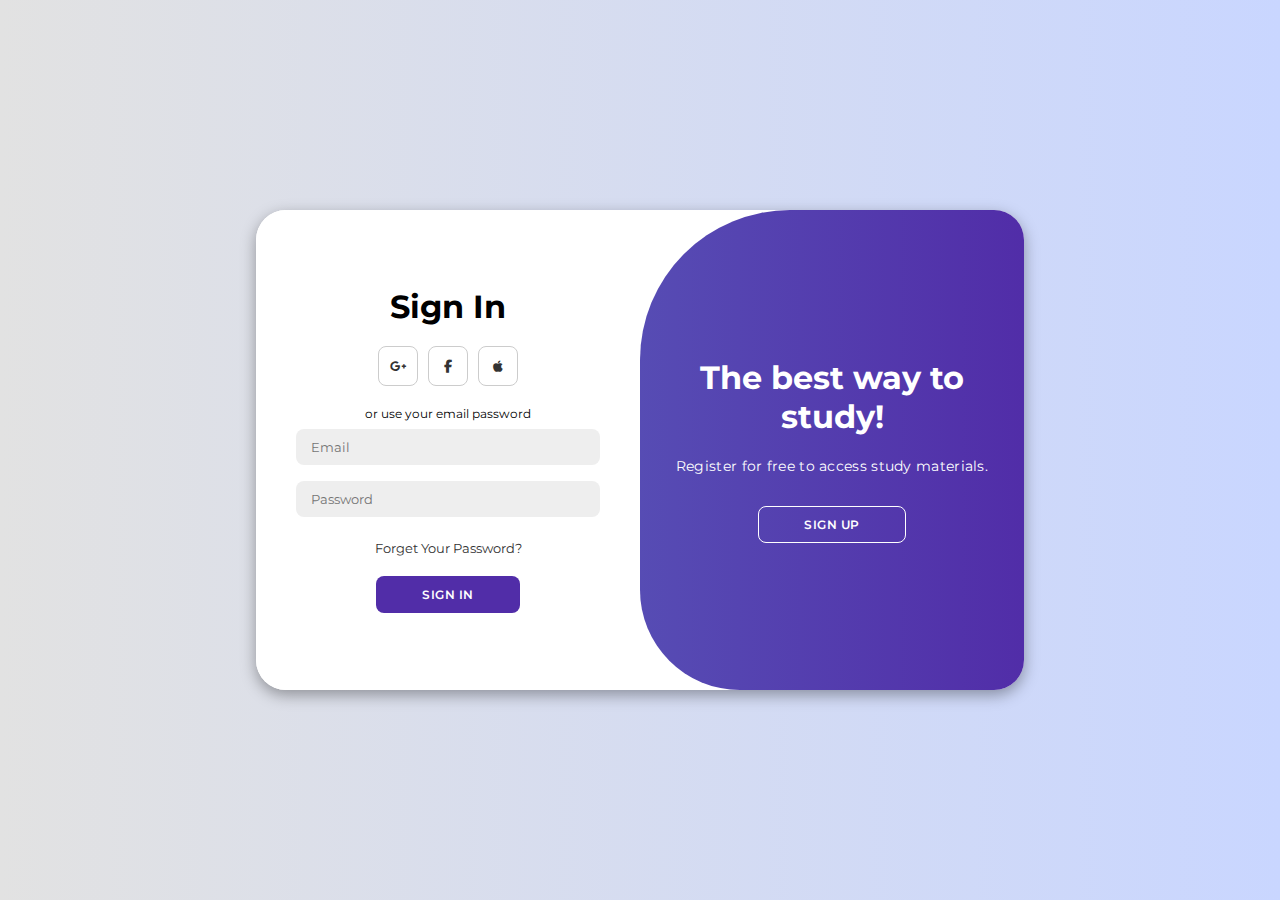
==== Auth-system/Index.html @ 8cb0c061 "renamed a folder" ====
<!DOCTYPE html>
<html lang="en">

<head>
    <meta charset="UTF-8">
    <meta name="viewport" content="width=device-width, initial-scale=1.0">
    <link rel="stylesheet" href="https://cdnjs.cloudflare.com/ajax/libs/font-awesome/6.4.2/css/all.min.css">
    <link rel="stylesheet" href="style.css">
    <title>Login Page |Techstars</title>
</head>

<body>

    <div class="container" id="container">
        <div class="form-container sign-up">
            <form>
                <h1>Create Account</h1>
                <div class="social-icons">
                    <a href="#" class="icon"><i class="fa-brands fa-google-plus-g"></i></a>
                    <a href="#" class="icon"><i class="fa-brands fa-facebook-f"></i></a>
                    <a href="#" class="icon"><i class="fa-brands fa-apple"></i></a>
               
                </div>
                <span>or use your email for registeration</span>
                <input type="text" placeholder="Name">
                <input type="email" placeholder="Email">
                <input type="password" placeholder="Password">
                <p> By clicking sign up you agree to our <b>Terms of service</b> and <b>Privacy Policy</b></p>
                <button>Sign Up</button>
            </form>
        </div>
        <div class="form-container sign-in">
            <form>
                <h1>Sign In</h1>
                <div class="social-icons">
                    <a href="#" class="icon"><i class="fa-brands fa-google-plus-g"></i></a>
                    <a href="#" class="icon"><i class="fa-brands fa-facebook-f"></i></a>
                    <a href="#" class="icon"><i class="fa-brands fa-apple"></i></a>
                    
                </div>
                <span>or use your email password</span>
                <input type="email" placeholder="Email">
                <input type="password" placeholder="Password">
                <a href="#">Forget Your Password?</a>
               
                <button>Sign In</button>
            </form>
        </div>
        <div class="toggle-container">
            <div class="toggle">
                <div class="toggle-panel toggle-left">
                    <h1>Welcome Back!</h1>
                    <p>Welcome back to the world of learning! Sign in and let's go!</p>
                    <button class="hidden" id="login">Sign In</button>
                </div>
                <div class="toggle-panel toggle-right">
                    <h1>The best way to study!</h1>
                    <p>Register for free to access study materials. </p>                  
                    <button class="hidden" id="register">Sign Up</button>
                </div>
            </div>
        </div>
    </div>

    <script src="script.js"></script>
</body>

</html>
---- Auth-system/style.css ----
@import url('https://fonts.googleapis.com/css2?family=Montserrat:wght@300;400;500;600;700&display=swap');

*{
    margin: 0;
    padding: 0;
    box-sizing: border-box;
    font-family: 'Montserrat', sans-serif;
}
b{
    color:#512da8;
}

body{
    background-color: #c9d6ff;
    background: linear-gradient(to right, #e2e2e2, #c9d6ff);
    display: flex;
    align-items: center;
    justify-content: center;
    flex-direction: column;
    height: 100vh;
}

.container{
    background-color: #fff;
    border-radius: 30px;
    box-shadow: 0 5px 15px rgba(0, 0, 0, 0.35);
    position: relative;
    overflow: hidden;
    width: 768px;
    max-width: 100%;
    min-height: 480px;
}

.container p{
    font-size: 14px;
    line-height: 20px;
    letter-spacing: 0.3px;
    margin: 20px 0;
}

.container span{
    font-size: 12px;
}

.container a{
    color: #333;
    font-size: 13px;
    text-decoration: none;
    margin: 15px 0 10px;
}

.container button{
    background-color: #512da8;
    color: #fff;
    font-size: 12px;
    padding: 10px 45px;
    border: 1px solid transparent;
    border-radius: 8px;
    font-weight: 600;
    letter-spacing: 0.5px;
    text-transform: uppercase;
    margin-top: 10px;
    cursor: pointer;
}

.container button.hidden{
    background-color: transparent;
    border-color: #fff;
}

.container form{
    background-color: #fff;
    display: flex;
    align-items: center;
    justify-content: center;
    flex-direction: column;
    padding: 0 40px;
    height: 100%;
}

.container input{
    background-color: #eee;
    border: none;
    margin: 8px 0;
    padding: 10px 15px;
    font-size: 13px;
    border-radius: 8px;
    width: 100%;
    outline: none;
}

.form-container{
    position: absolute;
    top: 0;
    height: 100%;
    transition: all 0.6s ease-in-out;
}

.sign-in{
    left: 0;
    width: 50%;
    z-index: 2;
}

.container.active .sign-in{
    transform: translateX(100%);
}

.sign-up{
    left: 0;
    width: 50%;
    opacity: 0;
    z-index: 1;
}

.container.active .sign-up{
    transform: translateX(100%);
    opacity: 1;
    z-index: 5;
    animation: move 0.6s;
}

@keyframes move{
    0%, 49.99%{
        opacity: 0;
        z-index: 1;
    }
    50%, 100%{
        opacity: 1;
        z-index: 5;
    }
}

.social-icons{
    margin: 20px 0;
}

.social-icons a{
    border: 1px solid #ccc;
    border-radius: 20%;
    display: inline-flex;
    justify-content: center;
    align-items: center;
    margin: 0 3px;
    width: 40px;
    height: 40px;
}

.toggle-container{
    position: absolute;
    top: 0;
    left: 50%;
    width: 50%;
    height: 100%;
    overflow: hidden;
    transition: all 0.6s ease-in-out;
    border-radius: 150px 0 0 100px;
    z-index: 1000;
}

.container.active .toggle-container{
    transform: translateX(-100%);
    border-radius: 0 150px 100px 0;
}

.toggle{
    background-color: #512da8;
    height: 100%;
    background: linear-gradient(to right, #5c6bc0, #512da8);
    color: #fff;
    position: relative;
    left: -100%;
    height: 100%;
    width: 200%;
    transform: translateX(0);
    transition: all 0.6s ease-in-out;
}

.container.active .toggle{
    transform: translateX(50%);
}

.toggle-panel{
    position: absolute;
    width: 50%;
    height: 100%;
    display: flex;
    align-items: center;
    justify-content: center;
    flex-direction: column;
    padding: 0 30px;
    text-align: center;
    top: 0;
    transform: translateX(0);
    transition: all 0.6s ease-in-out;
}

.toggle-left{
    transform: translateX(-200%);
}

.container.active .toggle-left{
    transform: translateX(0);
}

.toggle-right{
    right: 0;
    transform: translateX(0);
}

.container.active .toggle-right{
    transform: translateX(200%);
}
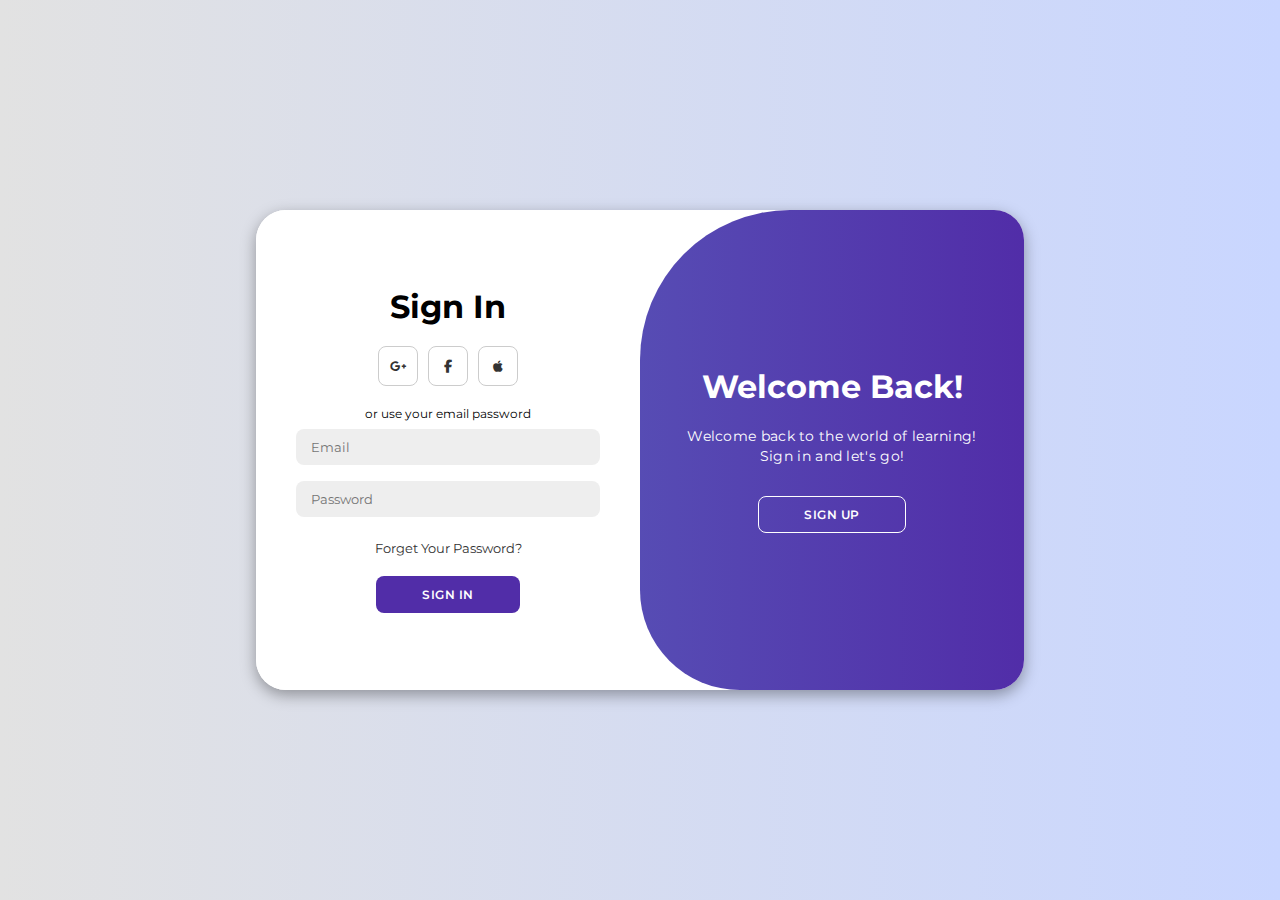
==== commit a7603611: "few fixes" ====
--- a/Auth-system/Index.html
+++ b/Auth-system/Index.html
@@ -6,7 +6,7 @@
     <meta name="viewport" content="width=device-width, initial-scale=1.0">
     <link rel="stylesheet" href="https://cdnjs.cloudflare.com/ajax/libs/font-awesome/6.4.2/css/all.min.css">
     <link rel="stylesheet" href="style.css">
-    <title>Login Page |Techstars</title>
+    <title>Login Page</title>
 </head>
 
 <body>
@@ -21,7 +21,7 @@
                     <a href="#" class="icon"><i class="fa-brands fa-apple"></i></a>
                
                 </div>
-                <span>or use your email for registeration</span>
+                <span>or use your email for registration</span>
                 <input type="text" placeholder="Name">
                 <input type="email" placeholder="Email">
                 <input type="password" placeholder="Password">
@@ -48,15 +48,15 @@
         </div>
         <div class="toggle-container">
             <div class="toggle">
-                <div class="toggle-panel toggle-left">
+                <div class="toggle-panel toggle-right">
                     <h1>Welcome Back!</h1>
                     <p>Welcome back to the world of learning! Sign in and let's go!</p>
-                    <button class="hidden" id="login">Sign In</button>
+                    <button class="hidden" id="register">Sign Up</button>
                 </div>
-                <div class="toggle-panel toggle-right">
+                <div class="toggle-panel toggle-left">
                     <h1>The best way to study!</h1>
                     <p>Register for free to access study materials. </p>                  
-                    <button class="hidden" id="register">Sign Up</button>
+                    <button class="hidden" id="login">Sign In</button>
                 </div>
             </div>
         </div>
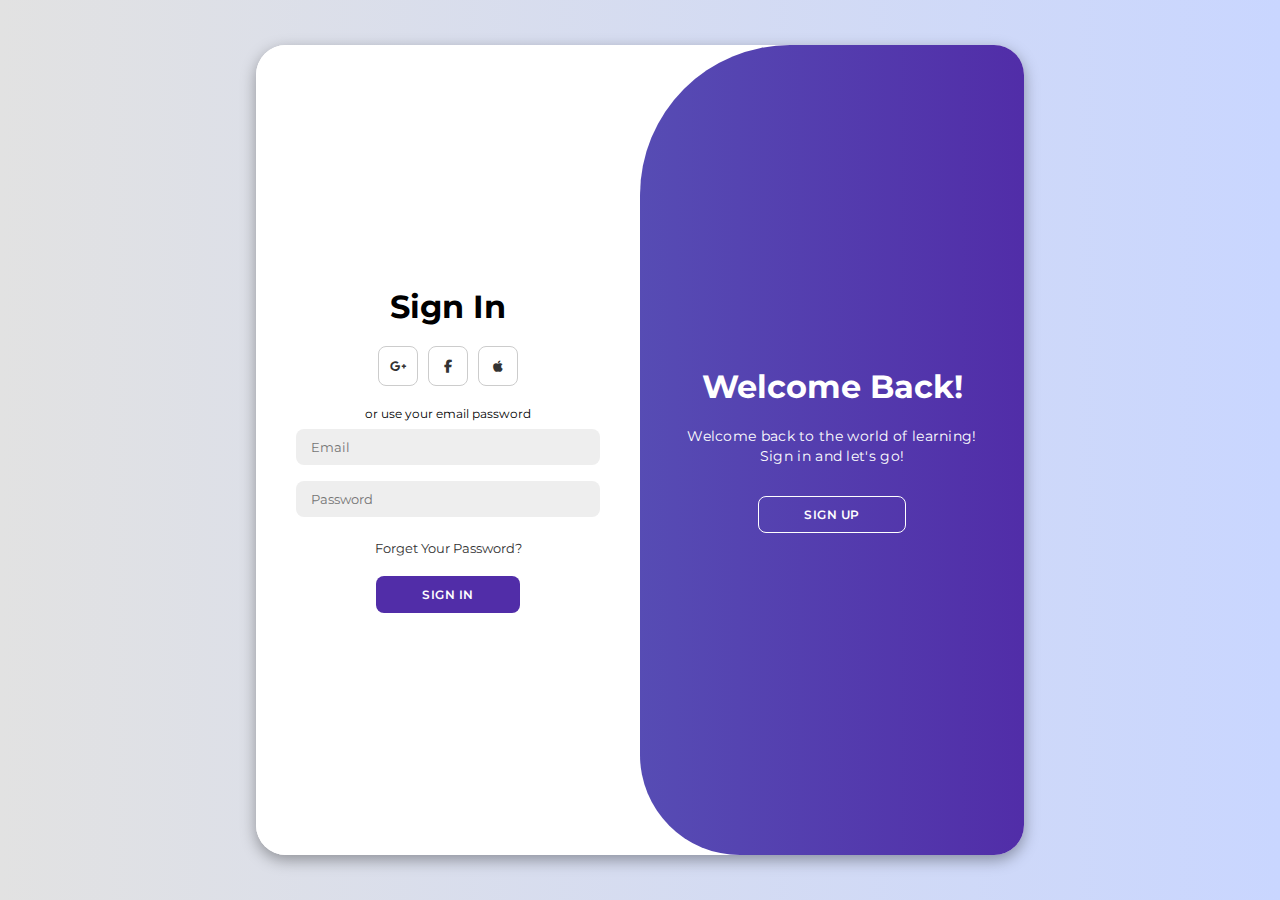
==== commit c161733b: "started the login logic" ====
--- a/Auth-system/Index.html
+++ b/Auth-system/Index.html
@@ -22,11 +22,13 @@
                
                 </div>
                 <span>or use your email for registration</span>
-                <input type="text" placeholder="Name">
-                <input type="email" placeholder="Email">
-                <input type="password" placeholder="Password">
+                <input type="text" placeholder="Full Name" id="fullName">
+                <input type="email" placeholder="Email" id="email">
+                <input type="text" placeholder="Username" id="username">
+                <input type="password" placeholder="Password" id="password">
+                <input type="password" placeholder="Confirm password" id="passwordConfirm">
                 <p> By clicking sign up you agree to our <b>Terms of service</b> and <b>Privacy Policy</b></p>
-                <button>Sign Up</button>
+                <button onclick="signUp()">Sign Up</button>
             </form>
         </div>
         <div class="form-container sign-in">
--- a/Auth-system/style.css
+++ b/Auth-system/style.css
@@ -28,7 +28,7 @@
     overflow: hidden;
     width: 768px;
     max-width: 100%;
-    min-height: 480px;
+    height: 90%;
 }
 
 .container p{
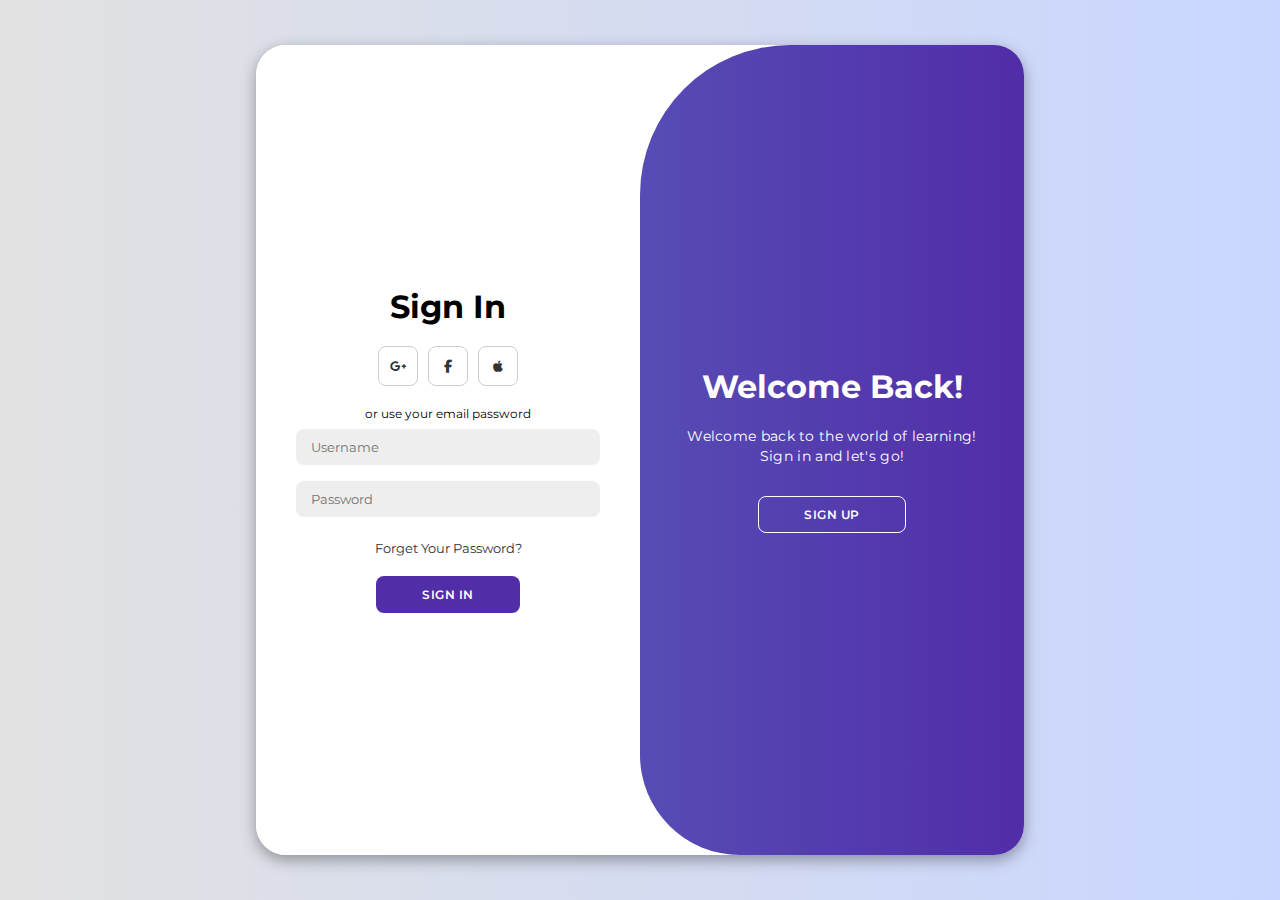
==== commit cde8cc2e: "some progress" ====
--- a/Auth-system/Index.html
+++ b/Auth-system/Index.html
@@ -22,13 +22,10 @@
                
                 </div>
                 <span>or use your email for registration</span>
-                <input type="text" placeholder="Full Name" id="fullName">
-                <input type="email" placeholder="Email" id="email">
-                <input type="text" placeholder="Username" id="username">
-                <input type="password" placeholder="Password" id="password">
-                <input type="password" placeholder="Confirm password" id="passwordConfirm">
+                <input type="text" placeholder="Username" id="userName" required>
+                <input type="password" placeholder="Password" id="password" required>
                 <p> By clicking sign up you agree to our <b>Terms of service</b> and <b>Privacy Policy</b></p>
-                <button onclick="signUp()">Sign Up</button>
+                <button type="button" id="sign-up-btn">Sign Up</button>
             </form>
         </div>
         <div class="form-container sign-in">
@@ -41,11 +38,11 @@
                     
                 </div>
                 <span>or use your email password</span>
-                <input type="email" placeholder="Email">
-                <input type="password" placeholder="Password">
+                <input type="text" placeholder="Username" id="userName" required>
+                <input type="password" placeholder="Password" id="password" required>
                 <a href="#">Forget Your Password?</a>
                
-                <button>Sign In</button>
+                <button type="button" id="sign-in-btn">Sign In</button>
             </form>
         </div>
         <div class="toggle-container">
